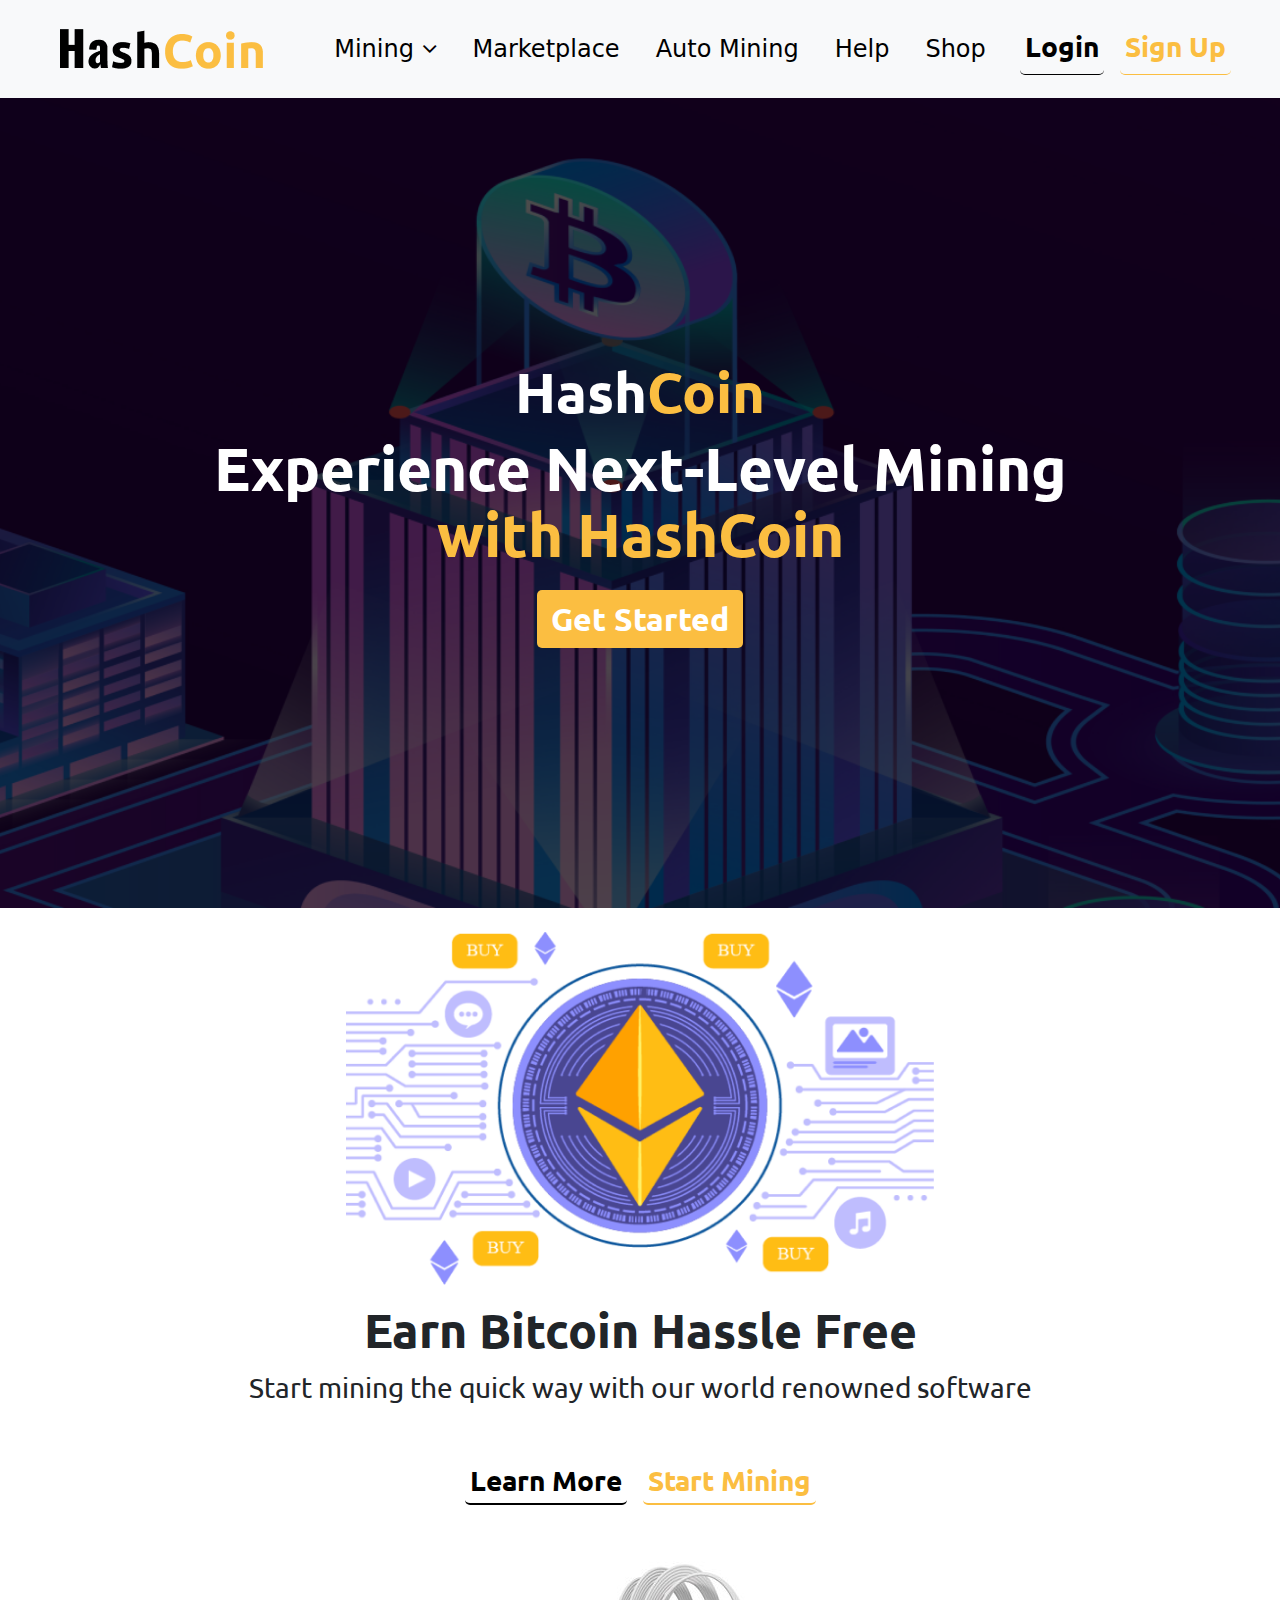
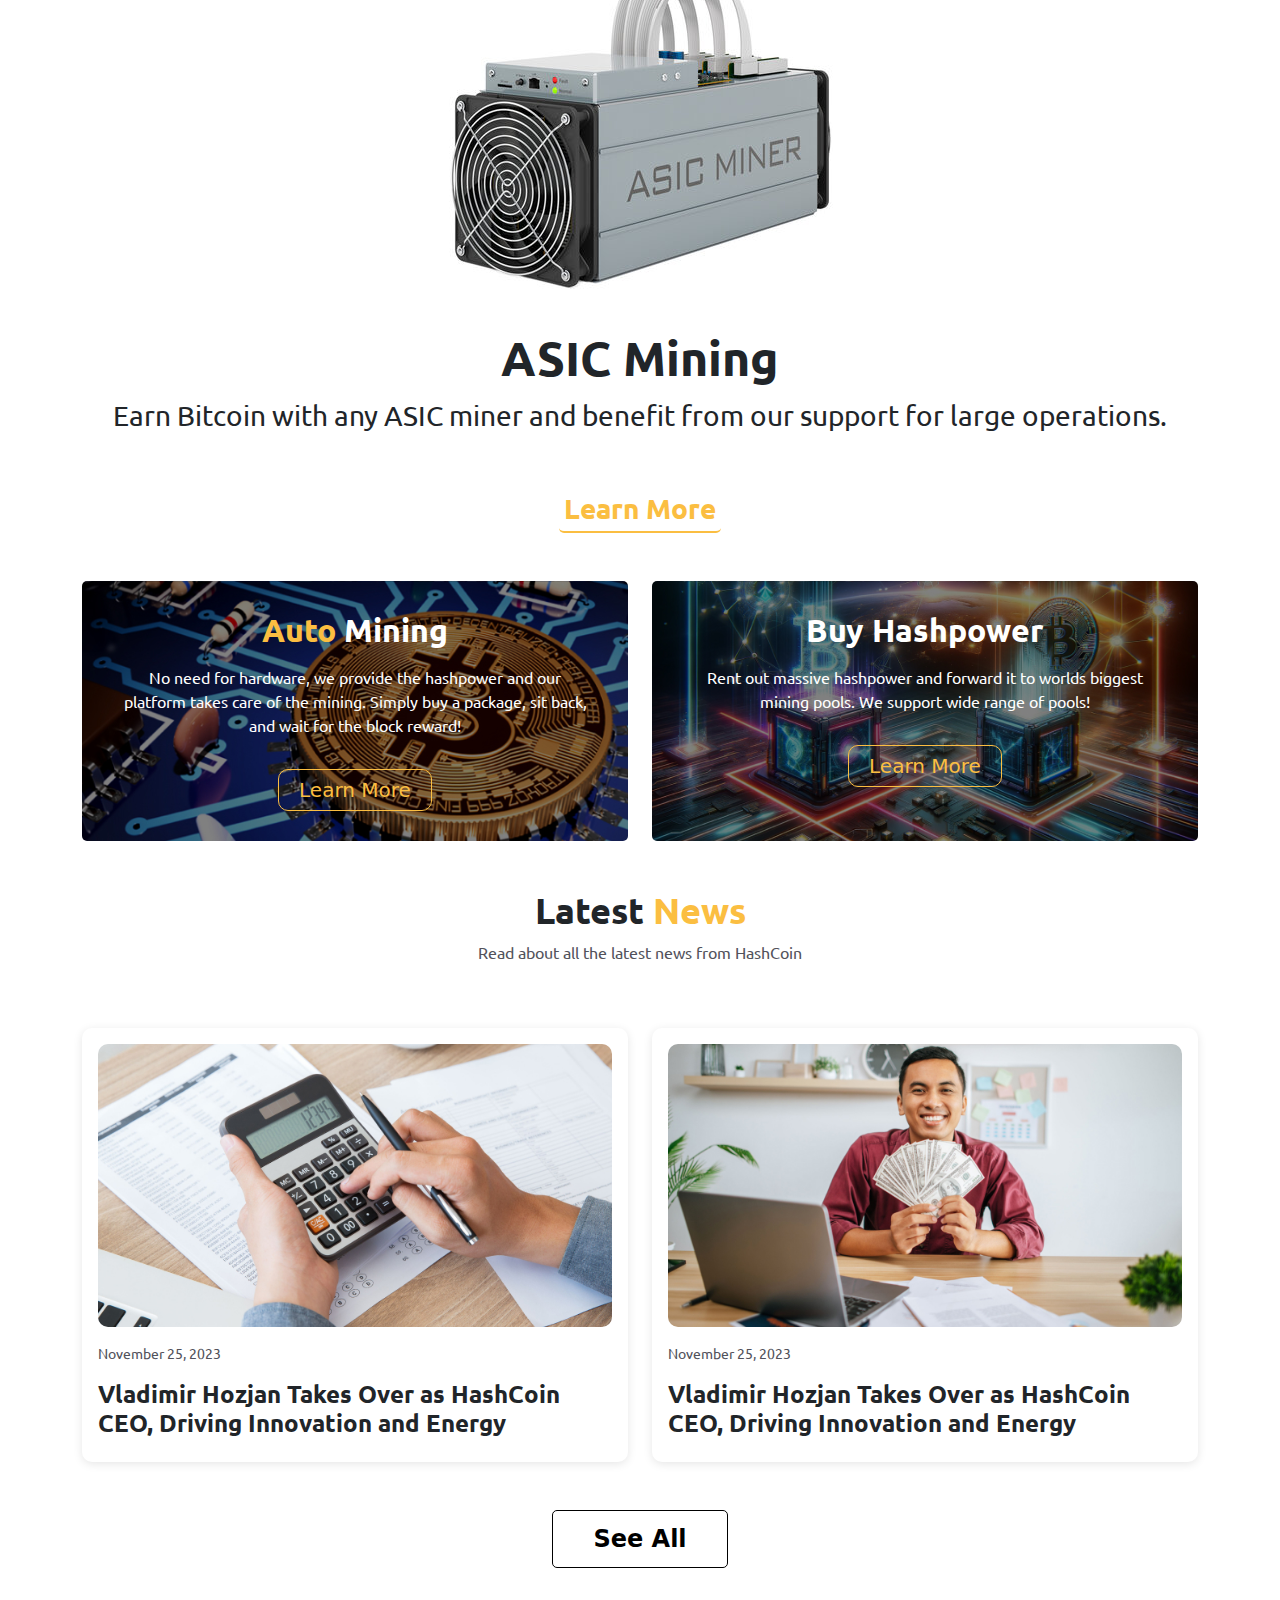
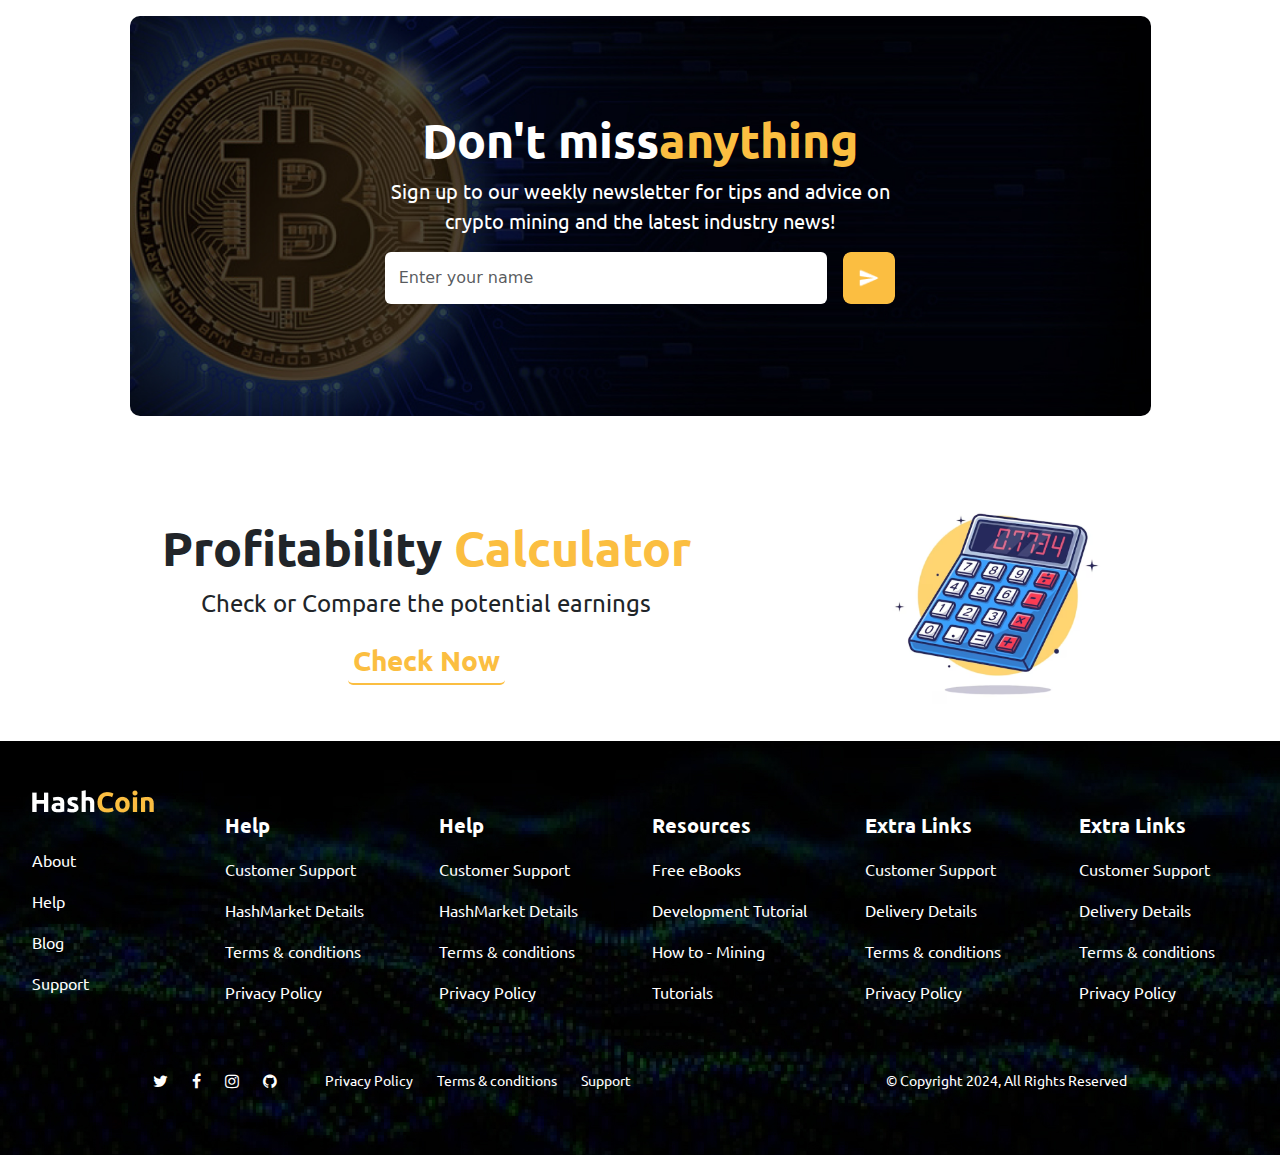
==== hascoin/index.html @ 0ca60747 "hascoin website added" ====
<!doctype html>
<html lang="en">
  <head>
    <meta charset="utf-8">
    <meta name="viewport" content="width=device-width, initial-scale=1">
    <title>HashCoin</title>
     <!-- fontawesome 4.7.0-->
    <link rel="stylesheet" href="https://cdnjs.cloudflare.com/ajax/libs/font-awesome/4.7.0/css/font-awesome.css"  media="print" onload="this.media='all'"/>

    <!-- google fonts  -->
    <link rel="preconnect" href="https://fonts.googleapis.com">
    <link rel="preconnect" href="https://fonts.gstatic.com" crossorigin>
    <link href="https://fonts.googleapis.com/css2?family=Ubuntu:wght@300;400;500;700&display=swap" rel="stylesheet">
    <!-- bootstrap -->
    <link href="https://cdn.jsdelivr.net/npm/bootstrap@5.3.3/dist/css/bootstrap.min.css" rel="stylesheet" integrity="sha384-QWTKZyjpPEjISv5WaRU9OFeRpok6YctnYmDr5pNlyT2bRjXh0JMhjY6hW+ALEwIH" crossorigin="anonymous">
    <link rel="stylesheet" href="assets/css/style.css">
  </head>
  <body>
    <!--==================== top nav bar======================  -->
    <nav class="navbar navbar-expand-lg bg-body-tertiary">
      <div class="container-fluid">
        <a class="navbar-brand ms-5" href="#">
          <img src="assets/images/HashCoin-logo.png" alt="">
        </a>
        <button class="navbar-toggler" type="button" data-bs-toggle="collapse" data-bs-target="#navbarNavDropdown" aria-controls="navbarNavDropdown" aria-expanded="false" aria-label="Toggle navigation">
          <span class="navbar-toggler-icon"></span>
        </button>
        <div class="collapse navbar-collapse justify-content-center" id="navbarNavDropdown">
          <ul class="navbar-nav">
            <li class="nav-item dropdown">
              <a class="nav-link dropdown-toggle text_24" href="#" role="button" data-bs-toggle="dropdown" aria-expanded="false">
                  Mining 
                  <i class="fa fa-angle-down"></i>
              </a>
              <ul class="dropdown-menu">
                  <li><a class="dropdown-item" href="#">Mining 1 </a></li> 
              </ul>
            </li>
            <li class="nav-item">
              <a class="nav-link text_24" aria-current="page" href="#">Marketplace</a>
            </li>
            <li class="nav-item">
              <a class="nav-link text_24" href="#">Auto Mining</a>
            </li>
            <li class="nav-item">
              <a class="nav-link text_24" href="#">Help</a>
            </li>
            <li class="nav-item">
              <a class="nav-link text_24" href="#">Shop</a>
            </li> 
            <div class="d-flex gap-3 ms-3">
              <a  href="login.html" type="button" class="black_u_btn border_1_bb ubuntu-bold text_28">Login</a> 
              <a  href="sign-up.html" type="button" class="yellow_u_btn border_1_by ubuntu-bold text_28">Sign Up</a>
            </div>
          </ul>
        </div>
      </div>
    </nav>

    <!-- ================= banner area ==================== -->
    <div class="banner_wrap d-flex justify-content-center align-items-center">
      <div class="banner_text text-center z-1">
        <h2 class="text-white text_56 mb-2 ubuntu-bold">Hash<span class="text_yellow">Coin</span></h2>
        <h2 class="text_60 text-white ubuntu-bold">Experience Next-Level Mining 
          <br><span class="text_yellow">with HashCoin</span></h2>
          <a href="#" type="button" class="mt-3 bg_yellow primary_btn ubuntu-bold">Get Started</a>
      </div>
    </div>

    <!-- =================== Earn Bitcoin area ====================== -->
    <div class="container mt-4 d-flex justify-content-center text-center mb-5">
      <div class="bitcoin_wrap">
        <div class="bitcoin_img mb-3 ">
          <img class="img-fluid" src="assets/images/bitcoin.png" alt="">
        </div>
        <div class="bitcoin_text">
          <h2 class="ubuntu-bold text_48">Earn Bitcoin Hassle Free</h2>
          <p class="ubuntu-regular text_28">Start mining the quick way with our world renowned software</p>
        </div>
        <div class="bitcoin_btns mt-5 d-flex justify-content-center gap-3">
          <a  href="#" type="button" class="black_u_btn ubuntu-bold text_28">Learn More</a>
          <a  href="#" type="button" class="yellow_u_btn ubuntu-bold text_28">Start Mining</a>
        </div>
      </div>
    </div>


    <!-- =================== ASIC  area ====================== -->
    <div class="container mt-4 d-flex justify-content-center text-center mb-5">
      <div class="bitcoin_wrap">
        <div class="bitcoin_img mb-3 ">
          <img class="img-fluid" src="assets/images/asic.png" alt="">
        </div>
        <div class="bitcoin_text">
          <h2 class="ubuntu-bold text_48">ASIC Mining</h2>
          <p class="ubuntu-regular text_28">Earn Bitcoin with any ASIC miner and benefit from our support for large operations.</p>
        </div>
        <div class="bitcoin_btns mt-5 d-flex justify-content-center gap-3"> 
          <a  href="#" type="button" class="yellow_u_btn ubuntu-bold text_28">Learn More</a>
        </div>
      </div>
    </div>
    
    <!-- ========================== two column area =========================== -->
    <div class="container mb-5">
      <div class="row">
        <div class="col-md-6">
          <div class="bg_img_bit bg_img_bit_one">
            <h4 class="text-white mb-3 text_32 ubuntu-bold"><span class="text_yellow">Auto</span> Mining</h4>
            <p class="text_16 ubuntu-regular">No need for hardware, we provide the hashpower and our platform takes care of the mining. Simply buy a package, sit back, and wait for the block reward!</p>
            <a href="#" class="yellow_tran_btn mt-3" type="button">Learn More</a>
          </div>
        </div> 
        <div class="col-md-6">
          <div class="bg_img_bit bg_img_bit_two">
            <h4 class="text-white mb-3 text_32 ubuntu-bold">Buy Hashpower</h4>
            <p class="text_16 ubuntu-regular">Rent out massive hashpower and forward it to worlds biggest mining pools. We support wide range of pools! </p>
            <a href="#" class="yellow_tran_btn mt-3" type="button">Learn More</a>
          </div>
        </div> 
      </div>
    </div>

    <!-- ===================== latest news area ======================= -->
    <div class="container mb-5">
      <div class="latest_news_text_top text-center">
        <h3 class="text-dark text_36 ubuntu-bold">Latest <span class="text_yellow">News</span></h3>
        <p class="text_16 text_gray ubuntu-regular">Read about all the latest news from HashCoin</p>
      </div>
      <div class="row pt-5">
        <div class="col-md-6">
          <div class="news">
            <div class="n_image">
              <img src="assets/images/news-one.jpg" class="img-fluid" alt="">
            </div>
            <div class="n_text">
              <p class="date text_14 ubuntu-regular text_gray">November 25, 2023</p>
              <h5 class="n_title text_24 ubuntu-bold">Vladimir Hozjan Takes Over as HashCoin CEO, Driving Innovation and Energy</h5>
            </div>
          </div>
        </div>
        <div class="col-md-6">
          <div class="news">
            <div class="n_image">
              <img src="assets/images/news-two.jpg" class="img-fluid" alt="">
            </div>
            <div class="n_text">
              <p class="date text_14 ubuntu-regular text_gray">November 25, 2023</p>
              <h5 class="n_title text_24 ubuntu-bold">Vladimir Hozjan Takes Over as HashCoin CEO, Driving Innovation and Energy</h5>
            </div>
          </div>
        </div>
      </div>
      <div class="seeall d-flex justify-content-center mt-5">
        <a href="#" type="button" class="seeall_btn">See All</a>
      </div>
    </div>


    <!-- email area -->
    <div class="container mb-5">
      <div class="row justify-content-center">
        <div class="col-md-11">
          <div class="email_area d-flex justify-content-center align-items-center">
            <div class="email_inner text-center">
              <h3 class="text-white text_48 ubuntu-bold">Don't miss<span class="text_yellow">anything</span></h3>
              <p class="text-white text_20 ubuntu-regular">Sign up to our weekly newsletter for tips and advice on crypto mining and the latest industry news!</p>
              <form action="" class="d-flex gap-3">
                <div class="mb-3 input_wrap w-100">
                  <input type="text" class="form-control" id="name" placeholder="Enter your name">
                </div>
                <a href="" type="submit" class="submit_a"><img src="assets/images/SendButton.png" alt=""></a>
              </form>
            </div>
          </div>
        </div>
      </div>
    </div>

    <!-- ======================= calculator area ====================== -->

    <div class="container">
      <div class="row justify-content-around">
        <div class="col-md-6 d-flex justify-content-center align-items-center">
          <div class="calculator_texts text-center">
            <h2 class="text_48 ubuntu-bold">Profitability <span class="text_yellow">Calculator</span></h2>
            <p class="text_24 ubuntu-regular mt-2">Check or Compare the potential earnings</p>
            <a  href="#" type="button" class="yellow_u_btn ubuntu-bold text_28">Check Now</a>
          </div>
        </div>
        <div class="col-md-3">
          <div class="calculator_img mb-3 ">
            <img class="img-fluid" src="assets/images/calculator.png" alt="">
          </div>
        </div>
      </div>
    </div>

    <!-- ==================== footer area ========================= -->
    <footer id="footer">
      <div class="container-fluid">
        <div class="row pt-5 pb-5">

          <div class="col-md-2">
            <div class="footer_links">
              <div class="footer_logo">
                <img class="img-fluid" src="assets/images/HashCoin.png" alt="HashCoin">
              </div>
              <div class="foo_link">
                <ul>
                  <li>
                    <a href="#" class="text_16 ubuntu-regular">About</a>
                  </li>
                  <li>
                    <a href="#" class="text_16 ubuntu-regular">Help</a>
                  </li>
                  <li>
                    <a href="#" class="text_16 ubuntu-regular">Blog</a>
                  </li>
                  <li>
                    <a href="#" class="text_16 ubuntu-regular">Support</a>
                  </li>
                </ul>
              </div>
            </div>
          </div>

          <div class="col-md-2 pt-4">
            <h5 class="text-white text_20 ubuntu-bold">Help</h5>
            <div class="foo_link">
              <ul>
                <li>
                  <a href="#" class="text_16 ubuntu-regular">Customer Support</a>
                </li>
                <li>
                  <a href="#" class="text_16 ubuntu-regular">HashMarket Details</a>
                </li>
                <li>
                  <a href="#" class="text_16 ubuntu-regular">Terms & conditions</a>
                </li>
                <li>
                  <a href="#" class="text_16 ubuntu-regular">Privacy Policy</a>
                </li>
              </ul>
            </div>
          </div>

          <div class="col-md-2 pt-4">
            <h5 class="text-white text_20 ubuntu-bold">Help</h5>
            <div class="foo_link">
              <ul>
                <li>
                  <a href="#" class="text_16 ubuntu-regular">Customer Support</a>
                </li>
                <li>
                  <a href="#" class="text_16 ubuntu-regular">HashMarket Details</a>
                </li>
                <li>
                  <a href="#" class="text_16 ubuntu-regular">Terms & conditions</a>
                </li>
                <li>
                  <a href="#" class="text_16 ubuntu-regular">Privacy Policy</a>
                </li>
              </ul>
            </div>
          </div>

          <div class="col-md-2 pt-4">
            <h5 class="text-white text_20 ubuntu-bold">Resources</h5>
            <div class="foo_link">
              <ul>
                <li>
                  <a href="#" class="text_16 ubuntu-regular">Free eBooks</a>
                </li>
                <li>
                  <a href="#" class="text_16 ubuntu-regular">Development Tutorial</a>
                </li>
                <li>
                  <a href="#" class="text_16 ubuntu-regular">How to - Mining</a>
                </li>
                <li>
                  <a href="#" class="text_16 ubuntu-regular">Tutorials</a>
                </li>
              </ul>
            </div>
          </div>

          <div class="col-md-2 pt-4">
            <h5 class="text-white text_20 ubuntu-bold">Extra Links</h5>
            <div class="foo_link">
              <ul>
                <li>
                  <a href="#" class="text_16 ubuntu-regular">Customer Support</a>
                </li>
                <li>
                  <a href="#" class="text_16 ubuntu-regular">Delivery Details</a>
                </li>
                <li>
                  <a href="#" class="text_16 ubuntu-regular">Terms & conditions</a>
                </li>
                <li>
                  <a href="#" class="text_16 ubuntu-regular">Privacy Policy</a>
                </li>
              </ul>
            </div>
          </div>

          <div class="col-md-2 pt-4">
            <h5 class="text-white text_20 ubuntu-bold">Extra Links</h5>
            <div class="foo_link">
              <ul>
                <li>
                  <a href="#" class="text_16 ubuntu-regular">Customer Support</a>
                </li>
                <li>
                  <a href="#" class="text_16 ubuntu-regular">Delivery Details</a>
                </li>
                <li>
                  <a href="#" class="text_16 ubuntu-regular">Terms & conditions</a>
                </li>
                <li>
                  <a href="#" class="text_16 ubuntu-regular">Privacy Policy</a>
                </li>
              </ul>
            </div>
          </div>

        </div>

        <div class="container">
          <div class="row justify-content-around pb-5">
            <div class="col-md-6">
              <div class="social d-flex gap-5">
                <div class="socials d-flex gap-4">
                  <div class="text-white"><i class="fa fa-twitter"></i></div>
                  <div class="text-white"><i class="fa fa-facebook "></i></div>
                  <div class="text-white"><i class="fa fa-instagram"></i></div>
                  <div class="text-white"><i class="fa fa-github"></i></div>
                </div>
                <div class="d-flex gap-4">
                  <a href="#" class="text-white text-decoration-none text_14 ubuntu-regular">Privacy Policy</a>
                  <a href="#" class="text-white text-decoration-none text_14 ubuntu-regular">Terms & conditions</a>
                  <a href="#" class="text-white text-decoration-none text_14 ubuntu-regular">Support</a>
                </div>
              </div>
            </div>
            <div class="col-md-3">
              <p class="text_14 text-white ubuntu-regular text-end">© Copyright 2024, All Rights Reserved</p>
            </div>
          </div>
        </div>

      </div>
    </footer>


    <script src="https://cdn.jsdelivr.net/npm/bootstrap@5.3.3/dist/js/bootstrap.bundle.min.js" integrity="sha384-YvpcrYf0tY3lHB60NNkmXc5s9fDVZLESaAA55NDzOxhy9GkcIdslK1eN7N6jIeHz" crossorigin="anonymous"></script>
  </body>
</html>
---- hascoin/assets/css/style.css ----
.selector-for-some-widget {
    box-sizing: content-box;
}
body,*{
    padding: 0;
    margin: 0;
    box-sizing: border-box;
    -webkit-font-smoothing: antialiased;
    -moz-osx-font-smoothing: grayscale;
}
*, ::after, ::before {
    box-sizing: border-box;
}
html{
    scroll-behavior: smooth;
    font-family: "Ubuntu", sans-serif;
}
/* ======================= fonts ===================  */
.ubuntu-light {
    font-family: "Ubuntu", sans-serif;
    font-weight: 300;
    font-style: normal;
  }
  
  .ubuntu-regular {
    font-family: "Ubuntu", sans-serif;
    font-weight: 400;
    font-style: normal;
  }
  
  .ubuntu-medium {
    font-family: "Ubuntu", sans-serif;
    font-weight: 500;
    font-style: normal;
  }
  
  .ubuntu-bold {
    font-family: "Ubuntu", sans-serif;
    font-weight: 700;
    font-style: normal;
  }
  
/* ====================== text size ======================= */
.text_60{
    font-size: 60px;
    line-height: 1.1;
}
.text_56{
    font-size: 56px;
}
.text_48{
    font-size: 48px;
}
.text_36{
    font-size: 36px;
}
.text_32{
    font-size: 32px;
}
.text_28{
    font-size: 28px;
}
.text_24{
    font-size: 24px;
}
.text_20{
    font-size: 20px;
}
.text_14{
    font-size: 14px;
}
 
/* ==================== text color ========================= */
.text_yellow{
    color: #FBBE41;
}
.text_white{
    color: white;
}
.text_gray{
    color: #52525B;
}
/* ==================== background color ========================= */
.bg_yellow{
    background: #FBBE41;
}
.bg_white{
    background: white;
}
/* ================ buttons ==================== */
.primary_btn{
    color: #fff;
    padding: 5px 14px; 
    font-size: 32px;
    text-decoration: none;
    border-radius: 5px;
}
.primary_btn:hover {
    color: #000;
}
.black_u_btn {
    text-decoration: none;
    border-bottom: 2px solid #000;
    border-radius: 5px;
    padding: 2px 5px; 
    color: #000;
}
.yellow_u_btn {
    text-decoration: none;
    border-bottom: 2px solid #FBBE41;
    border-radius: 5px;
    padding: 2px 5px; 
    color: #FBBE41;
}
/* ================== border ======================= */
.border_1_bb{
    border-bottom: 1px solid #000;
}
.border_1_by{
    border-bottom: 1px solid #FBBE41;
}
/* ==================== nav area ================== */
#navbarNavDropdown{
    padding: 15px;
}
.navbar-nav .nav-item .nav-link {
    margin: 0px 10px;
    color: #000;
}
.dropdown-toggle::after {
    display: none;
}
/* ==================== banner area ================== */
.banner_wrap{
    background: url(../images/banner.png);
    height: 90vh;
    background-size: cover;
    background-position: center;
    position: relative;
}
.banner_wrap:after {
    content: '';
    position: absolute;
    background: black;
    height: 100%;
    width: 100%;
    opacity: 70%;
}
/* =================== bitcoin area  ===================*/
.bitcoin_img {
    width: 75%;
    margin: 0 auto;
}

/* =======================  two column area =================== */
.bg_img_bit{
    height: 100%;
    background-size: cover !important;
    background-position: center !important;
    border-radius: 5px;
    color: #fff;
    width: 100%;
    padding: 30px 35px;
    text-align: center;
}
.bg_img_bit_one{
    background: url('../images/bitcoin-one.jpg');
}
.bg_img_bit_two{
    background: url('../images/bitcoin-two.jpg');
}
.yellow_tran_btn {
    text-decoration: none;
    color: #FBBE41;
    border: 1px solid #FBBE41;
    padding: 5px 20px;
    border-radius: 10px;
    font-size: 20px;
}

/* ===================== latest news area ==================== */
.news{
    border-radius: 10px;
    padding: 16px;
    -webkit-box-shadow: 0px 2px 10px 0px rgba(0,0,0,0.10);
    -moz-box-shadow: 0px 2px 10px 0px rgba(0,0,0,0.10);
    box-shadow: 0px 2px 10px 0px rgba(0,0,0,0.10);
}
.n_image img{
    border-radius: 10px;
    margin-bottom: 16px;
}
.seeall_btn {
    border: 1px solid #000;
    text-decoration: none;
    padding: 10px 40px;
    border-radius: 5px;
    color: #000;
    font-size: 24px;
    font-weight: bold;
}

/* =================== email area ====================== */
.email_area{
    background: url(../images/email-area-bg.jpg);
    height: 400px; 
    background-size: cover;
    background-position: center;
    border-radius: 10px;
}
.email_inner {
    width: 50%;
}
.input_wrap input{
    padding: 14px;
    border: none;
}
.submit_a img{
    border-radius: 8px;
    height: 52px;
}
.input_wrap input:focus {
    border: none;
    box-shadow: none;
}
/* ================== footer area ========================== */
#footer{
    background: url('../images/footer-bg.jpg');
}
.footer_links {
    padding-left: 20px;
}
.footer_logo {
    margin-bottom: 35px;
}
.foo_link {
    margin-top: 20px;
}
.foo_link ul{
    padding: 0;
}
.foo_link ul li{ 
    list-style: none;
    margin-top: 15px;
}
.foo_link ul li a{
    color: #fff;
    text-decoration: none;
}
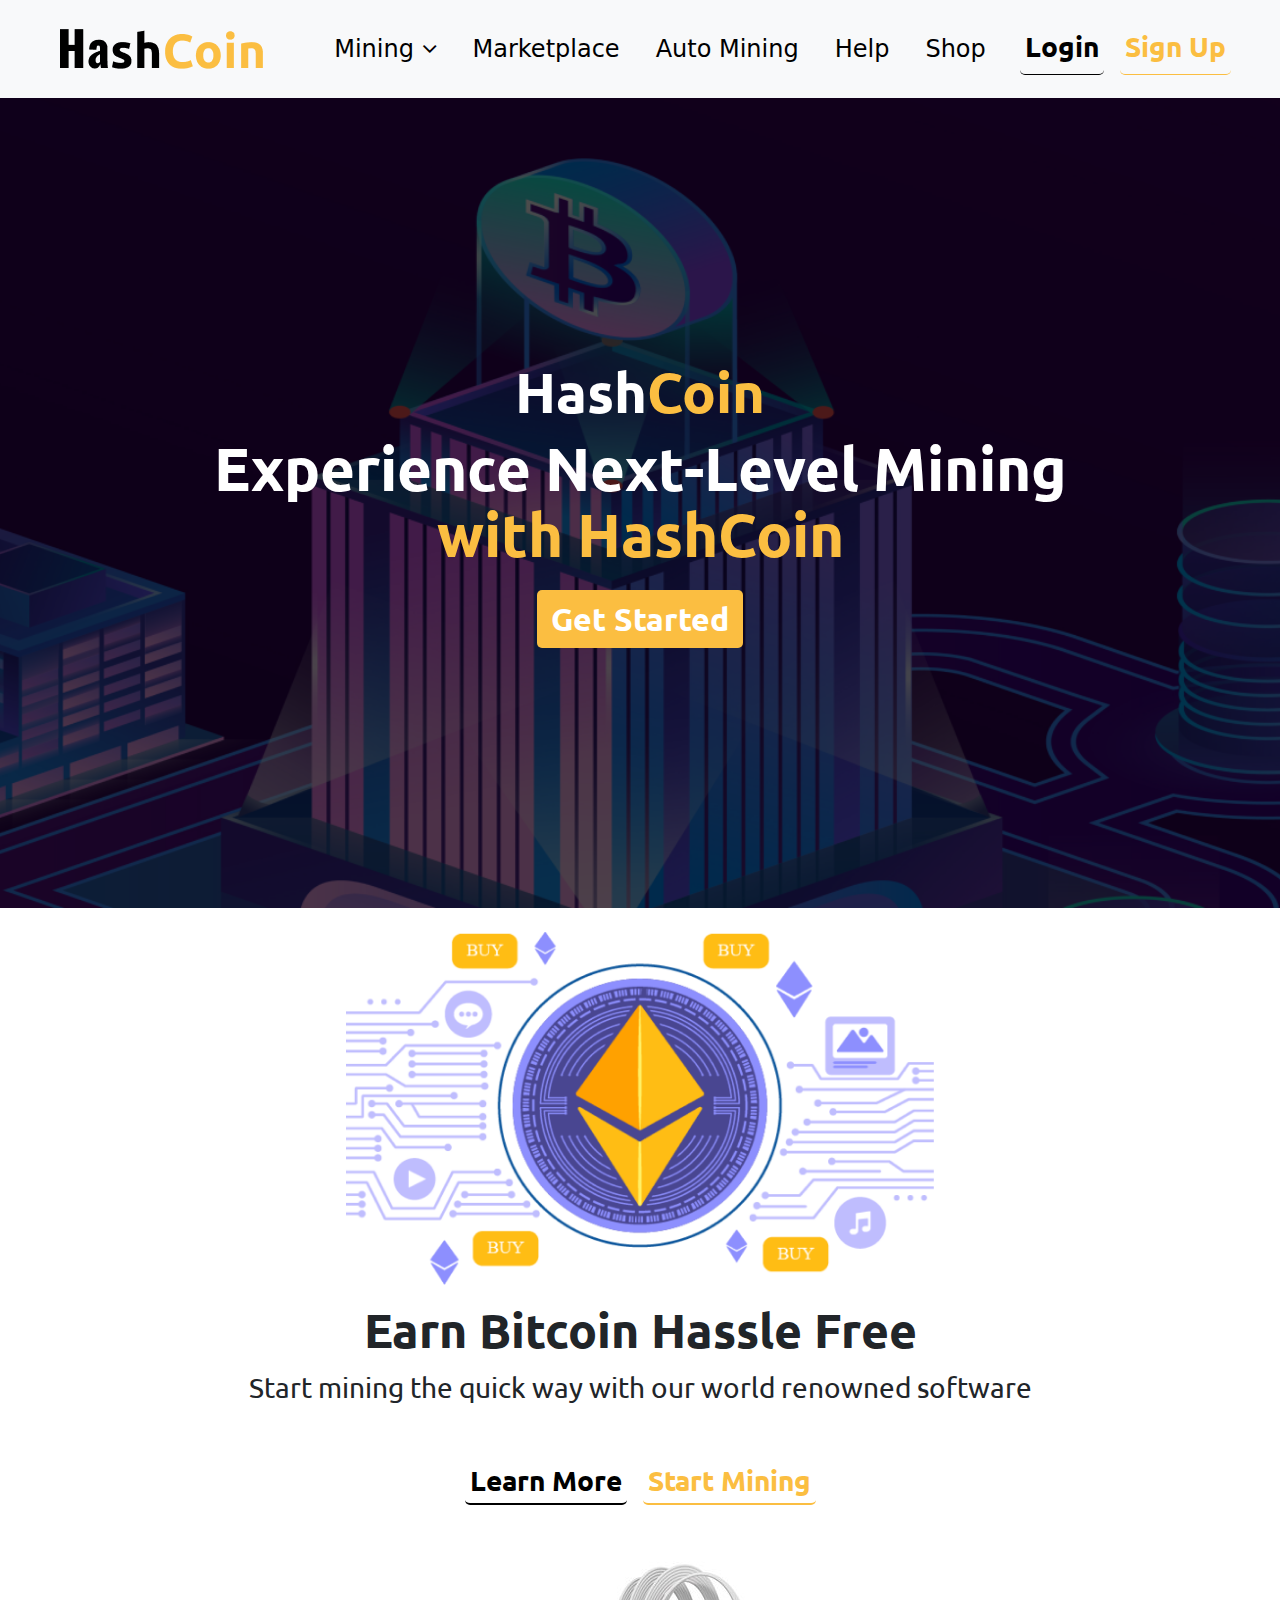
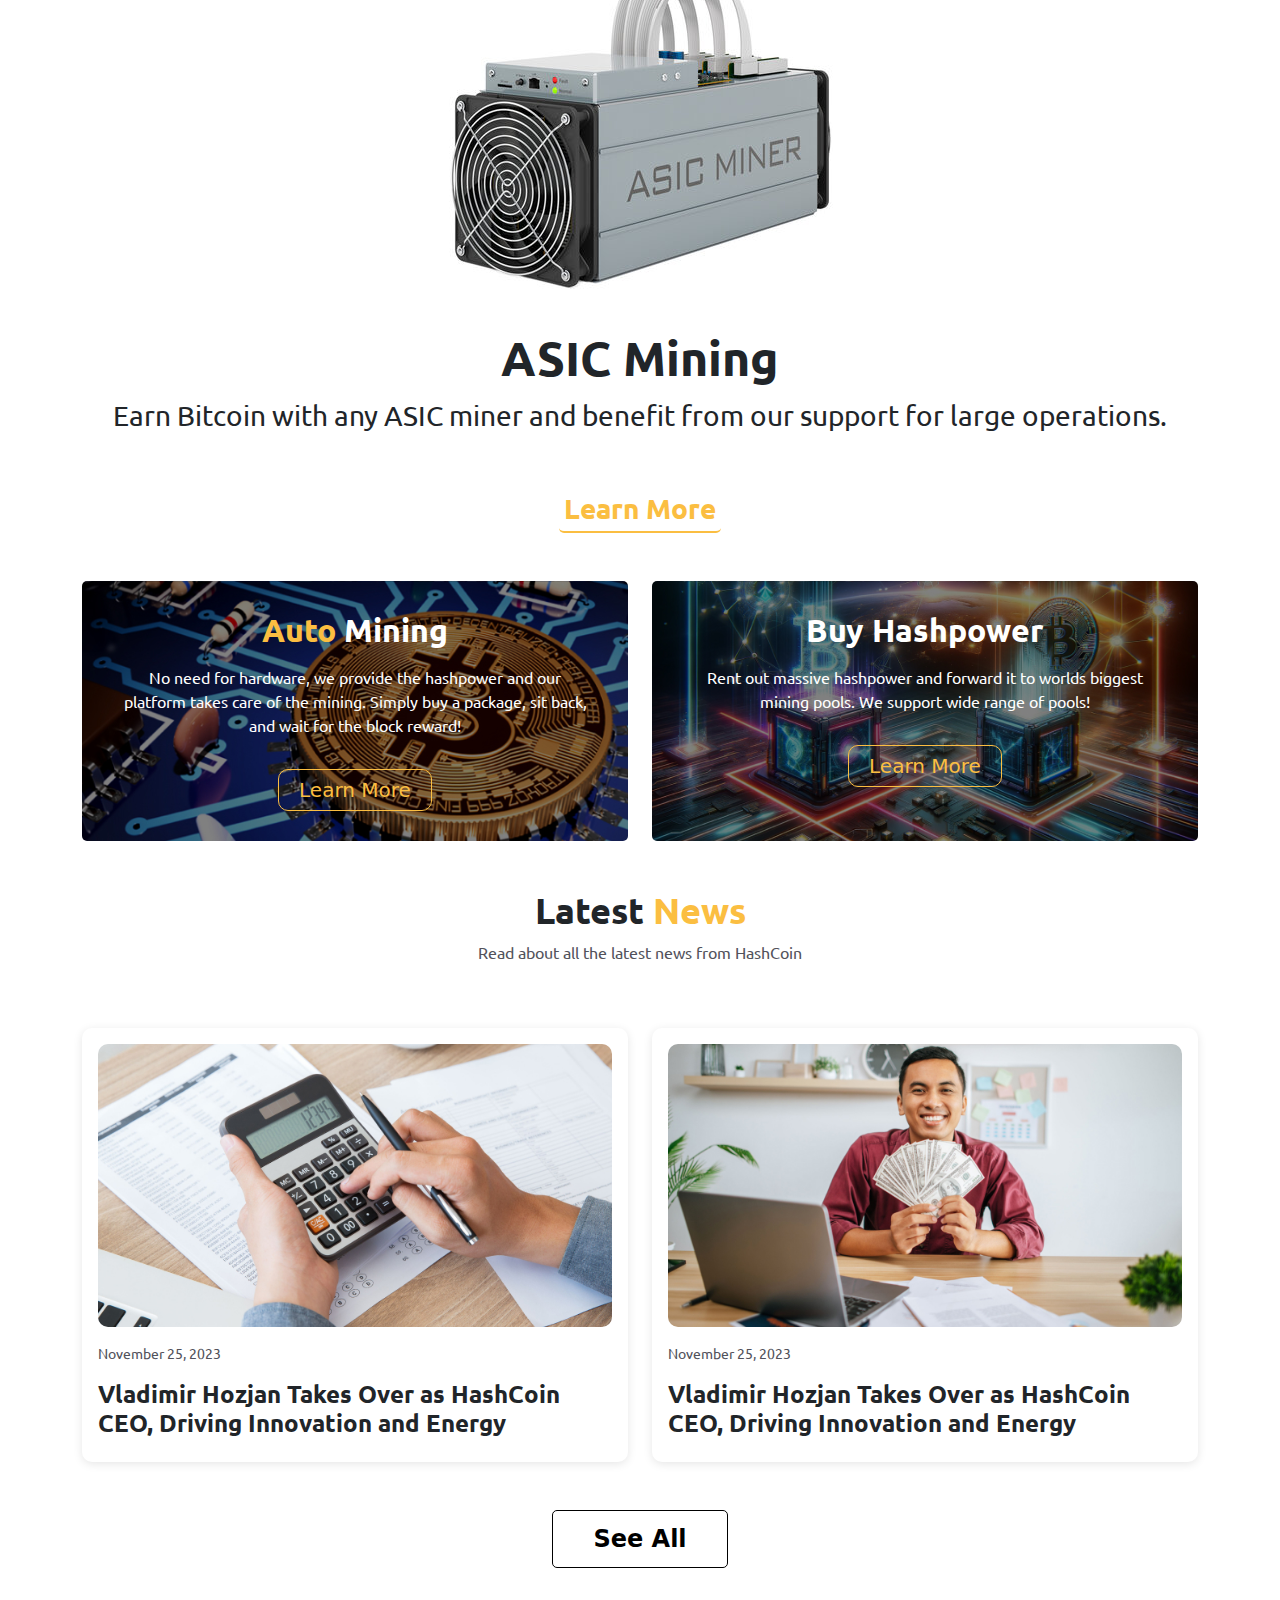
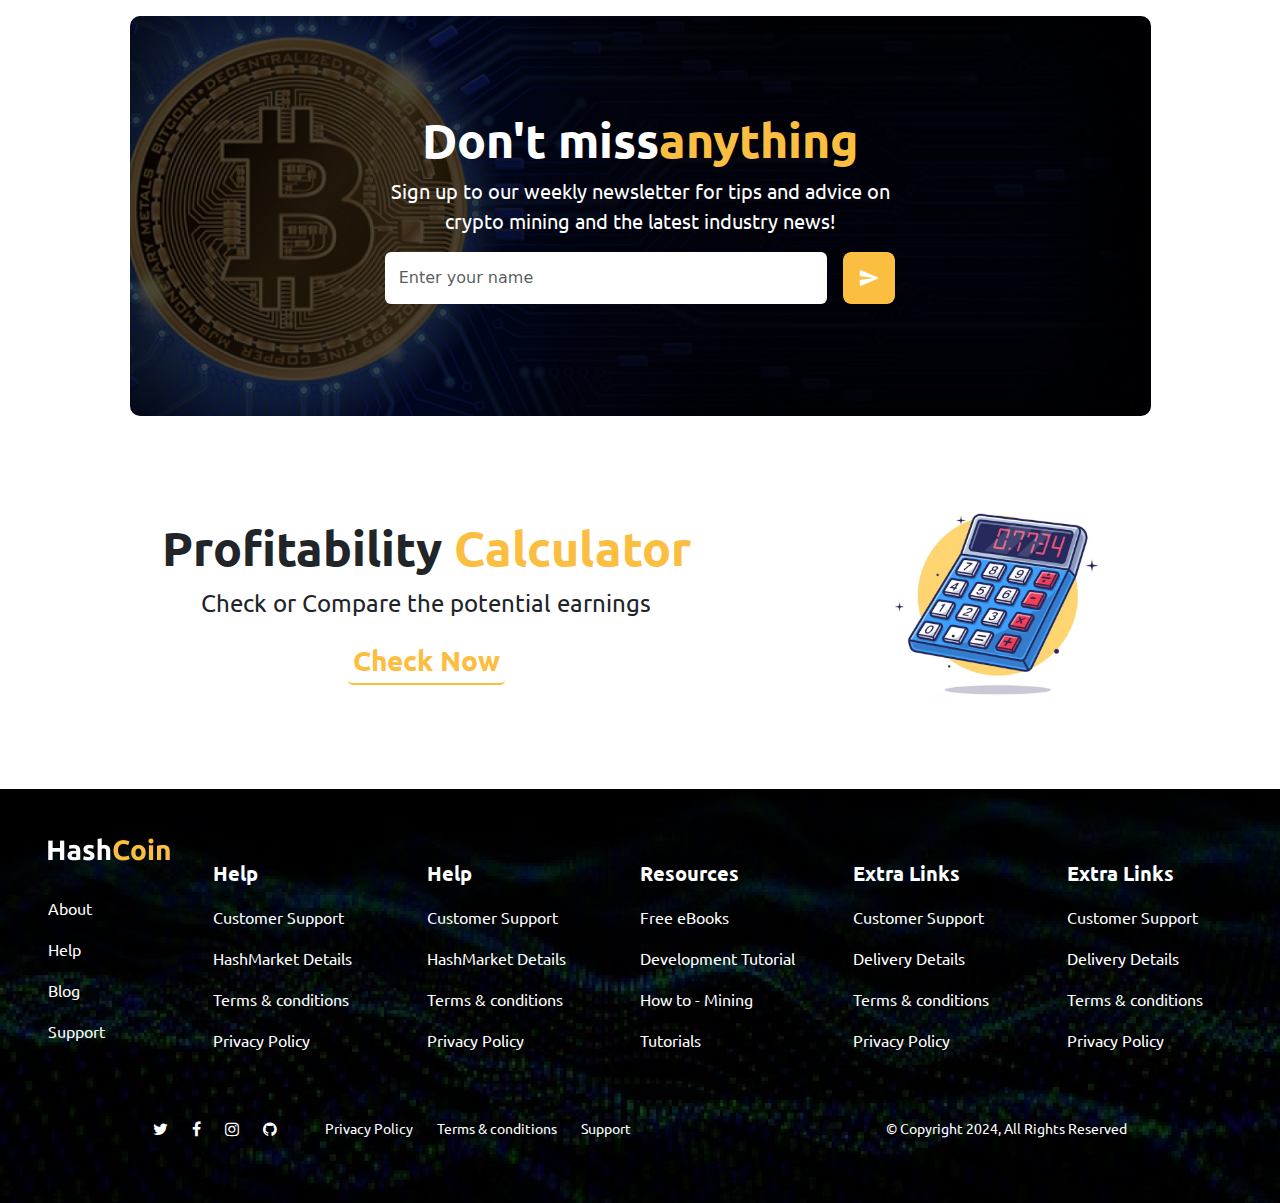
==== commit 9d43d8ab: "hascoin home page & signin & signup page responsive" ====
--- a/hascoin/index.html
+++ b/hascoin/index.html
@@ -20,7 +20,7 @@
     <!--==================== top nav bar======================  -->
     <nav class="navbar navbar-expand-lg bg-body-tertiary">
       <div class="container-fluid">
-        <a class="navbar-brand ms-5" href="#">
+        <a class="navbar-brand ms-0 ms-md-5" href="#">
           <img src="assets/images/HashCoin-logo.png" alt="">
         </a>
         <button class="navbar-toggler" type="button" data-bs-toggle="collapse" data-bs-target="#navbarNavDropdown" aria-controls="navbarNavDropdown" aria-expanded="false" aria-label="Toggle navigation">
@@ -50,8 +50,8 @@
               <a class="nav-link text_24" href="#">Shop</a>
             </li> 
             <div class="d-flex gap-3 ms-3">
-              <a  href="login.html" type="button" class="black_u_btn border_1_bb ubuntu-bold text_28">Login</a> 
-              <a  href="sign-up.html" type="button" class="yellow_u_btn border_1_by ubuntu-bold text_28">Sign Up</a>
+              <a  href="./login.html" type="button" class="black_u_btn border_1_bb ubuntu-bold text_28">Login</a> 
+              <a  href="./sign-up.html" type="button" class="yellow_u_btn border_1_by ubuntu-bold text_28">Sign Up</a>
             </div>
           </ul>
         </div>
@@ -105,14 +105,14 @@
     <!-- ========================== two column area =========================== -->
     <div class="container mb-5">
       <div class="row">
-        <div class="col-md-6">
+        <div class="col-md-6 pb-4 pb-md-0">
           <div class="bg_img_bit bg_img_bit_one">
             <h4 class="text-white mb-3 text_32 ubuntu-bold"><span class="text_yellow">Auto</span> Mining</h4>
             <p class="text_16 ubuntu-regular">No need for hardware, we provide the hashpower and our platform takes care of the mining. Simply buy a package, sit back, and wait for the block reward!</p>
             <a href="#" class="yellow_tran_btn mt-3" type="button">Learn More</a>
           </div>
         </div> 
-        <div class="col-md-6">
+        <div class="col-md-6 pb-4 pb-md-0">
           <div class="bg_img_bit bg_img_bit_two">
             <h4 class="text-white mb-3 text_32 ubuntu-bold">Buy Hashpower</h4>
             <p class="text_16 ubuntu-regular">Rent out massive hashpower and forward it to worlds biggest mining pools. We support wide range of pools! </p>
@@ -129,7 +129,7 @@
         <p class="text_16 text_gray ubuntu-regular">Read about all the latest news from HashCoin</p>
       </div>
       <div class="row pt-5">
-        <div class="col-md-6">
+        <div class="col-md-6 pb-4 pb-md-0">
           <div class="news">
             <div class="n_image">
               <img src="assets/images/news-one.jpg" class="img-fluid" alt="">
@@ -140,7 +140,7 @@
             </div>
           </div>
         </div>
-        <div class="col-md-6">
+        <div class="col-md-6 pb-4 pb-md-0">
           <div class="news">
             <div class="n_image">
               <img src="assets/images/news-two.jpg" class="img-fluid" alt="">
@@ -180,7 +180,7 @@
 
     <!-- ======================= calculator area ====================== -->
 
-    <div class="container">
+    <div class="container mb-5">
       <div class="row justify-content-around">
         <div class="col-md-6 d-flex justify-content-center align-items-center">
           <div class="calculator_texts text-center">
@@ -202,8 +202,8 @@
       <div class="container-fluid">
         <div class="row pt-5 pb-5">
 
-          <div class="col-md-2">
-            <div class="footer_links">
+          <div class="col-md-2 ps-4 ">
+            <div class="footer_links ps-0 ps-md-4">
               <div class="footer_logo">
                 <img class="img-fluid" src="assets/images/HashCoin.png" alt="HashCoin">
               </div>
@@ -226,7 +226,7 @@
             </div>
           </div>
 
-          <div class="col-md-2 pt-4">
+          <div class="col-md-2 pt-4 ps-4 ps-md-0">
             <h5 class="text-white text_20 ubuntu-bold">Help</h5>
             <div class="foo_link">
               <ul>
@@ -246,7 +246,7 @@
             </div>
           </div>
 
-          <div class="col-md-2 pt-4">
+          <div class="col-md-2 pt-4 ps-4 ps-md-0">
             <h5 class="text-white text_20 ubuntu-bold">Help</h5>
             <div class="foo_link">
               <ul>
@@ -266,7 +266,7 @@
             </div>
           </div>
 
-          <div class="col-md-2 pt-4">
+          <div class="col-md-2 pt-4 ps-4 ps-md-0">
             <h5 class="text-white text_20 ubuntu-bold">Resources</h5>
             <div class="foo_link">
               <ul>
@@ -286,7 +286,7 @@
             </div>
           </div>
 
-          <div class="col-md-2 pt-4">
+          <div class="col-md-2 pt-4 ps-4 ps-md-0">
             <h5 class="text-white text_20 ubuntu-bold">Extra Links</h5>
             <div class="foo_link">
               <ul>
@@ -306,7 +306,7 @@
             </div>
           </div>
 
-          <div class="col-md-2 pt-4">
+          <div class="col-md-2 pt-4 ps-4 ps-md-0">
             <h5 class="text-white text_20 ubuntu-bold">Extra Links</h5>
             <div class="foo_link">
               <ul>
@@ -331,22 +331,22 @@
         <div class="container">
           <div class="row justify-content-around pb-5">
             <div class="col-md-6">
-              <div class="social d-flex gap-5">
+              <div class="social d-flex gap-5 flex-column flex-md-row">
                 <div class="socials d-flex gap-4">
                   <div class="text-white"><i class="fa fa-twitter"></i></div>
                   <div class="text-white"><i class="fa fa-facebook "></i></div>
                   <div class="text-white"><i class="fa fa-instagram"></i></div>
                   <div class="text-white"><i class="fa fa-github"></i></div>
                 </div>
-                <div class="d-flex gap-4">
+                <div class="d-flex gap-4 flex-column flex-md-row">
                   <a href="#" class="text-white text-decoration-none text_14 ubuntu-regular">Privacy Policy</a>
                   <a href="#" class="text-white text-decoration-none text_14 ubuntu-regular">Terms & conditions</a>
                   <a href="#" class="text-white text-decoration-none text_14 ubuntu-regular">Support</a>
                 </div>
               </div>
             </div>
-            <div class="col-md-3">
-              <p class="text_14 text-white ubuntu-regular text-end">© Copyright 2024, All Rights Reserved</p>
+            <div class="col-md-3 pt-4 pt-md-0">
+              <p class="text_14 text-white ubuntu-regular  text-start text-md-end">© Copyright 2024, All Rights Reserved</p>
             </div>
           </div>
         </div>
--- a/hascoin/assets/css/style.css
+++ b/hascoin/assets/css/style.css
@@ -14,6 +14,17 @@
 html{
     scroll-behavior: smooth;
     font-family: "Ubuntu", sans-serif;
+}
+/* ==================== height and width ======================== */
+.vh_100{
+    height: 100vh;
+}
+.w_60{
+    width: 60%;
+}
+/* ======================= margin padding ===================  */
+.mr_30{
+    margin-right: 30px;
 }
 /* ======================= fonts ===================  */
 .ubuntu-light {
@@ -51,6 +62,9 @@
 .text_48{
     font-size: 48px;
 }
+.text_40{
+    font-size: 40px;
+}
 .text_36{
     font-size: 36px;
 }
@@ -68,6 +82,9 @@
 }
 .text_14{
     font-size: 14px;
+}
+.text_12{
+    font-size: 12px;
 }
  
 /* ==================== text color ========================= */
@@ -79,6 +96,12 @@
 }
 .text_gray{
     color: #52525B;
+}
+.text_blue{
+    color: #128EDE;
+}
+.text_gray_dark{
+    color: #444;
 }
 /* ==================== background color ========================= */
 .bg_yellow{
@@ -94,6 +117,7 @@
     font-size: 32px;
     text-decoration: none;
     border-radius: 5px;
+    text-align: center;
 }
 .primary_btn:hover {
     color: #000;
@@ -246,4 +270,101 @@
 .foo_link ul li a{
     color: #fff;
     text-decoration: none;
+}
+
+/* =================================== login sign up page =================================== */
+.bg_left_login_signup{
+    background: url(../images/login-sign/left-Frame.png);
+    height: 100%;
+    background-size: 80%;
+    background-position: top left;
+    background-repeat: no-repeat;
+}
+.bg_login_sign_right{
+    background: url(../images/login-sign/bg-login-sginup.jpg);
+    height: 100%;
+    background-size: cover;
+    background-position: top center;
+}
+.text_login_sign_right {
+    top: 30%;
+    left: 50%;
+    transform: translate(-50%, -30%);
+    width: 100%;
+    padding: 30px;
+}
+.or {
+    position: relative;
+    text-align: center;
+}
+.or:after {
+    content: '';
+    position: absolute;
+    background: black;
+    height: 1px;
+    width: 100%;
+    top: 50%;
+    left: 0;
+    z-index: 1;
+}
+.or p {
+    display: inline-block;
+    background: white;
+    margin: 0;
+    z-index: 2;
+    position: relative;
+    padding: 5px;
+}
+.g_a_btns a {
+    display: block;
+    border-radius: 10px; 
+    text-decoration: none;
+    text-align: center;
+    padding: 12px;
+    box-shadow: 1px 1px 4px 0px rgba(0, 0, 0, 0.25), -1px -1px 4px 0px rgba(0, 0, 0, 0.25);
+}
+.goole_btn {
+    background: #E5E4E4; 
+    color: #222;
+}
+.apple_btn{
+    background: #000;
+    color: white;
+}
+.hashcoin_log_sign_input {
+    border: 1px solid #222222;
+}
+.hashcoin_log_sign_input:focus {
+    box-shadow: none;
+    border: 1px solid #000;
+}
+.hashcoin_log_sign_select{
+    border: 1px solid #222222;
+    font-size: 16px;
+    padding: 7px 10px;
+}
+.hashcoin_log_sign_select:focus {
+    box-shadow: none;
+    border: 1px solid #000;
+}
+/* tablet responsive area  */
+@media only screen and (max-width: 1024px) {
+    .w_60{
+        width: 80%;
+    }
+    .email_inner {
+        width: 90%;
+    }
+    
+    
+}
+
+/* mobile responsive area  */
+@media only screen and (max-width: 767px) {
+    .bg_login_sign_right{
+        height: 500px;
+    }
+    .w_60{
+        width: 80%;
+    }
 }